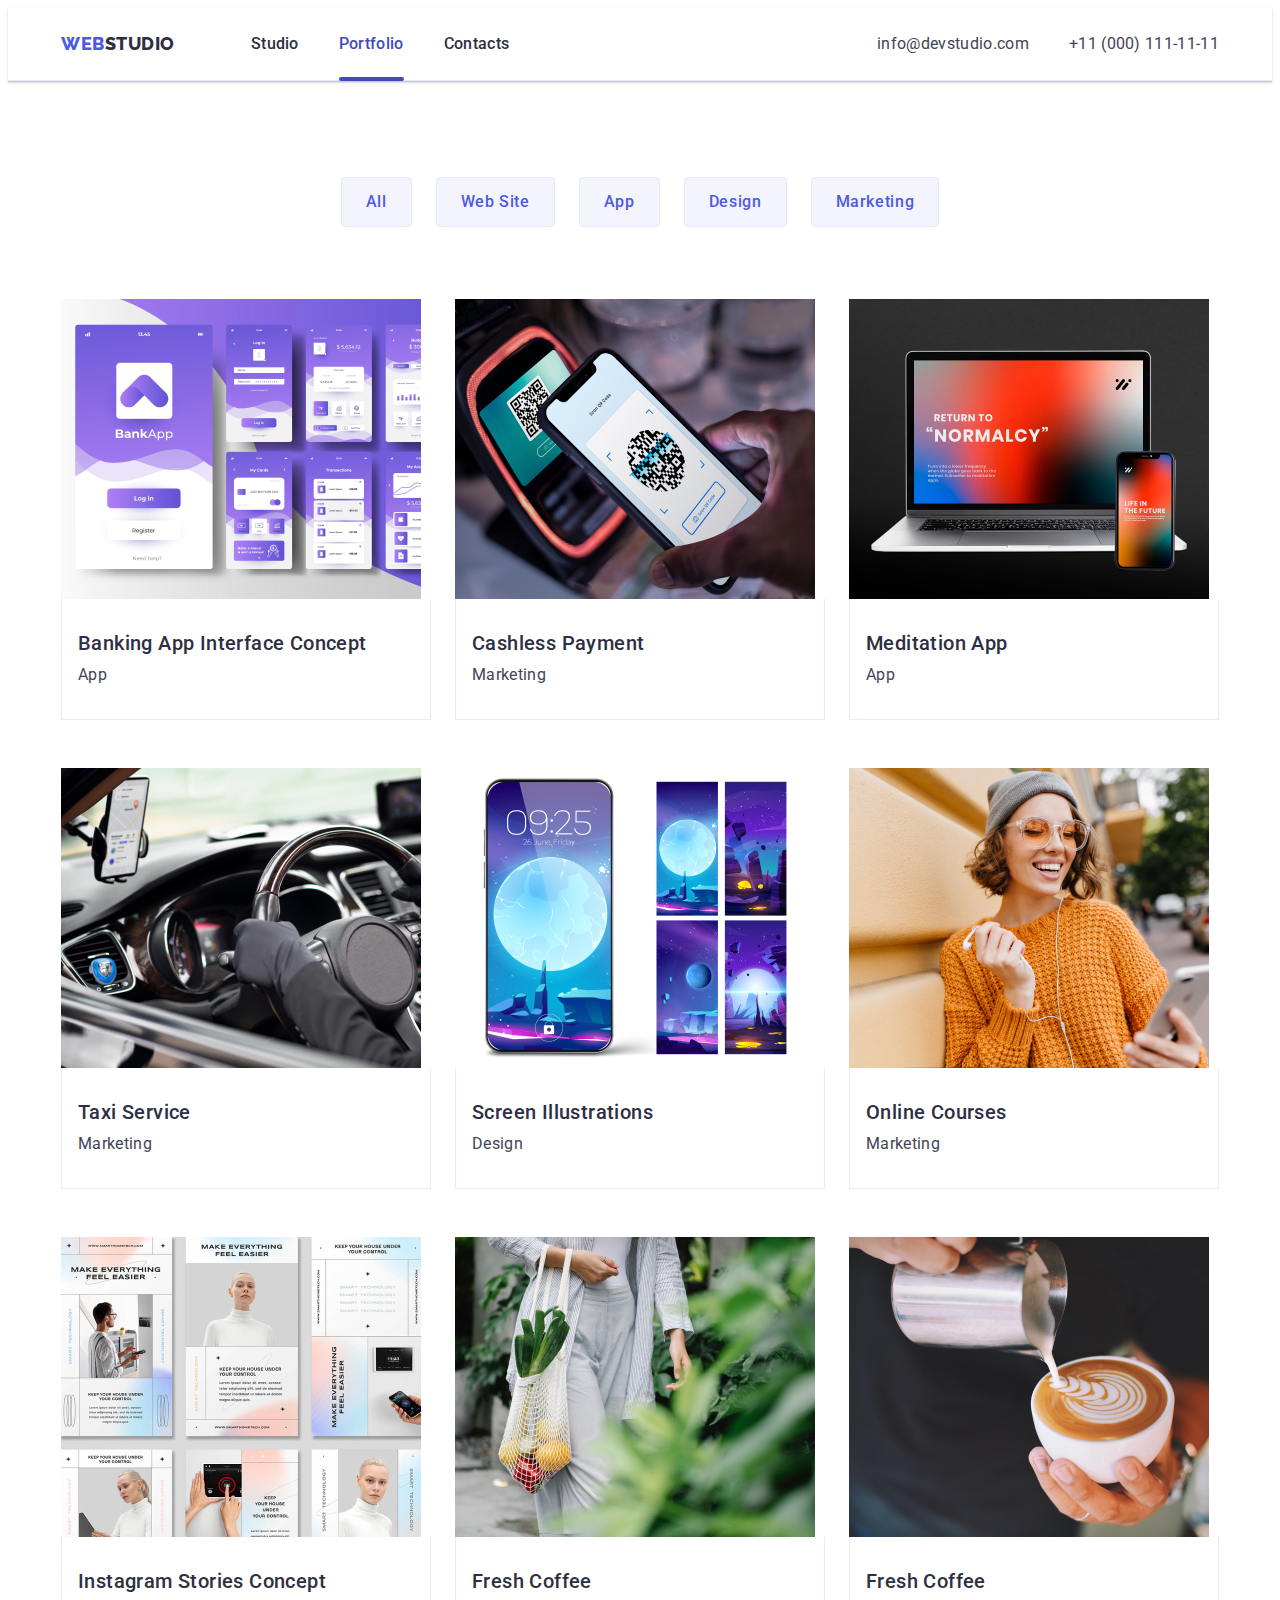
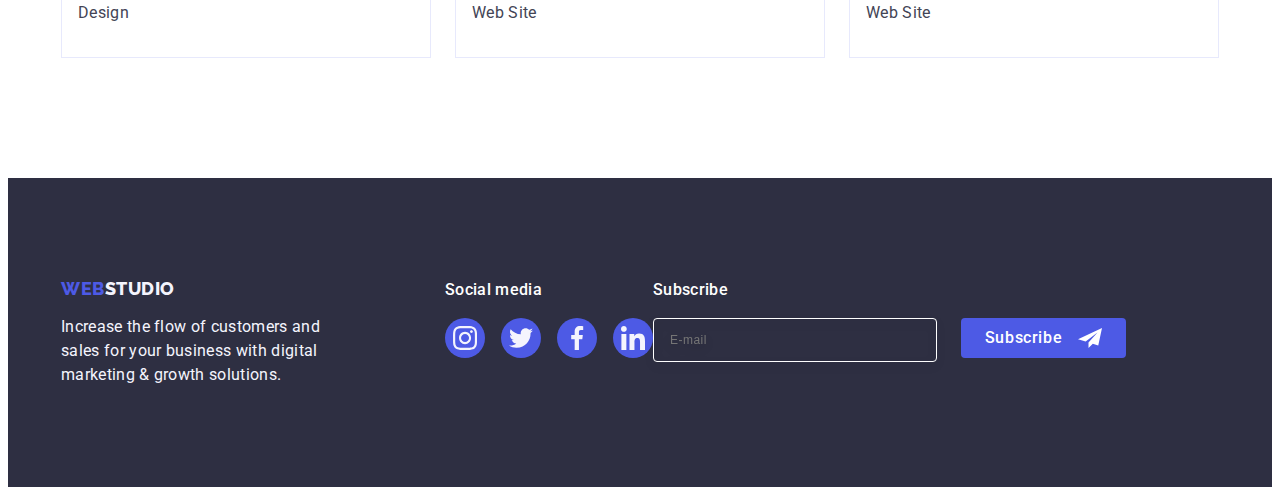
==== portfolio.html @ 5521a6b3 "footer" ====
<!DOCTYPE html>
<html lang="en">


<head>
    <meta charset="UTF-8" />
    <meta name="viewport" content="width=device-width, initial-scale=1.0" />

    <link rel="preconnect" href="https://fonts.googleapis.com" />
    <link rel="preconnect" href="https://fonts.gstatic.com" crossorigin />
    <link
        href="https://fonts.googleapis.com/css2?family=Raleway:wght@800&family=Roboto:wght@400;500;700;900&display=swap"
        rel="stylesheet" />
    <title>Portfolio</title>
    <link rel="stylesheet" href="https://cdnjs.cloudflare.com/ajax/libs/modern-normalize/2.0.0/modern-normalize.min.css"
        integrity="sha512-4xo8blKMVCiXpTaLzQSLSw3KFOVPWhm/TRtuPVc4WG6kUgjH6J03IBuG7JZPkcWMxJ5huwaBpOpnwYElP/m6wg=="
        crossorigin="anonymous" referrerpolicy="no-referrer" />
    <link rel="stylesheet" href="./css/style.css" />
</head>

<body>
    <header class="header">
        <div class="header-div container">
            <nav class="web-studio">
                <!-- Top Line  -->
                <a class="link nav-logo-header" href="./index.html">
                    Web<span class="web-studio-nav">Studio</span></a>



                <ul class="list nav-list">
                    <li><a class="link nav-studio" href="./index.html">Studio</a></li>
                    <li><a class="link nav-studio current" href="./portfolio.html">Portfolio</a></li>
                    <li><a class="link nav-studio" href="">Contacts</a></li>
                </ul>

            </nav>
            <!-- Top Line adressa info  -->
            <address class="address">
                <ul class="list address-lnfo-list">
                    <li><a class="link address-info" href="mailto:info@devstudio.com">info@devstudio.com</a></li>
                    <li><a class="link address-info" href="tel:+110001111111">+11 (000) 111-11-11</a></li>
                </ul>

            </address>
        </div>
    </header>

    <!--Main-->
    <main>

        <!-- Section Main-->

        <section class="main-section">
            <div class="container">
                <h1 class="list-filter-h1 visually-hidden">Portfolio</h1>
                <ul class="list list-main">

                    <li><button class="button-all" type="button">All</button></li>
                    <li><button class="button-all" type="button">Web Site</button></li>
                    <li><button class="button-all" type="button">App</button></li>
                    <li><button class="button-all" type="button">Design</button></li>
                    <li><button class="button-all" type="button">Marketing</button></li>

                </ul>

                <ul class="list list-main-filter">
                    <li class="list-filter-portfolio">
                        <a class="link link-card" href="">
                            <div class="image">
                                <img src="./images/Portfolio/row1-card1.jpg" width="360" alt="AppInterface">
                                <p class="text-image">
                                    14 Stylish and User-Friendly App Design Concepts · Task Manager App · Calorie
                                    Tracker App · Exotic Fruit Ecommerce App · Cloud Storage App
                                </p>
                            </div>
                            <div class="div-list-portfolio">
                                <h2 class="portfolio-h">
                                    Banking App Interface Concept
                                </h2>
                                <p class="portfolio-p">
                                    App
                                </p>
                            </div>
                        </a>
                    </li>

                    <li class="list-filter-portfolio">
                        <a class="link link-card" href="">
                            <div class="image">
                                <img src="./images/Portfolio/row1-card2.jpg" width="360" alt="CahslessPayment">
                                <p class="text-image">
                                    14 Stylish and User-Friendly App Design Concepts · Task Manager App · Calorie
                                    Tracker App · Exotic Fruit Ecommerce App · Cloud Storage App
                                </p>
                            </div>
                            <div class="div-list-portfolio">
                                <h2 class="portfolio-h">
                                    Cashless Payment
                                </h2>
                                <p class="portfolio-p">
                                    Marketing
                                </p>
                            </div>
                        </a>
                    </li>


                    <li class="list-filter-portfolio">
                        <a class="link link-card" href="">
                            <div class="image">
                                <img src="./images/Portfolio/row1-card3.jpg" width="360" alt="Medition App">
                                <p class="text-image">
                                    14 Stylish and User-Friendly App Design Concepts · Task Manager App · Calorie
                                    Tracker App · Exotic Fruit Ecommerce App · Cloud Storage App
                                </p>
                            </div>
                            <div class="div-list-portfolio">
                                <h2 class="portfolio-h">
                                    Meditation App
                                </h2>
                                <p class="portfolio-p">
                                    App
                                </p>
                            </div>
                        </a>
                    </li>


                    <li class="list-filter-portfolio">
                        <a class="link link-card" href="">
                            <div class="image">
                                <img src="./images/Portfolio/row2-card1.jpg" width="360" alt="Texi Service">
                                <p class="text-image">
                                    14 Stylish and User-Friendly App Design Concepts · Task Manager App · Calorie
                                    Tracker App · Exotic Fruit Ecommerce App · Cloud Storage App
                                </p>
                            </div>
                            <div class="div-list-portfolio">
                                <h2 class="portfolio-h">
                                    Taxi Service
                                </h2>
                                <p class="portfolio-p">
                                    Marketing
                                </p>
                            </div>
                        </a>
                    </li>


                    <li class="list-filter-portfolio">
                        <a class="link link-card" href="">
                            <div class="image">
                                <img src="./images/Portfolio/row2-card2.jpg" width="360" alt="Screen Illustrations">
                                <p class="text-image">
                                    14 Stylish and User-Friendly App Design Concepts · Task Manager App · Calorie
                                    Tracker App · Exotic Fruit Ecommerce App · Cloud Storage App
                                </p>
                            </div>
                            <div class="div-list-portfolio">
                                <h2 class="portfolio-h">
                                    Screen Illustrations
                                </h2>
                                <p class="portfolio-p">
                                    Design
                                </p>
                            </div>
                        </a>
                    </li>


                    <li class="list-filter-portfolio">
                        <a class="link link-card" href="">
                            <div class="image">
                                <img src="./images/Portfolio/row2-card3.jpg" width="360" alt="Online Courses">
                                <p class="text-image">
                                    14 Stylish and User-Friendly App Design Concepts · Task Manager App · Calorie
                                    Tracker App · Exotic Fruit Ecommerce App · Cloud Storage App
                                </p>
                            </div>
                            <div class="div-list-portfolio">
                                <h2 class="portfolio-h">
                                    Online Courses
                                </h2>
                                <p class="portfolio-p">
                                    Marketing
                                </p>
                            </div>
                        </a>
                    </li>


                    <li class="list-filter-portfolio">
                        <a class="link link-card" href="">
                            <div class="image">
                                <img src="./images/Portfolio/row3-card1.jpg" width="360"
                                    alt="Instagram Stories Concept">

                                <p class="text-image">
                                    14 Stylish and User-Friendly App Design Concepts · Task Manager App · Calorie
                                    Tracker App · Exotic Fruit Ecommerce App · Cloud Storage App
                                </p>
                            </div>
                            <div class="div-list-portfolio">
                                <h2 class="portfolio-h">
                                    Instagram Stories Concept
                                </h2>
                                <p class="portfolio-p">
                                    Design
                                </p>
                            </div>
                        </a>
                    </li>

                    <li class="list-filter-portfolio">
                        <a class="link link-card" href="">
                            <div class="image">
                                <img src="./images/Portfolio/row3-card2.jpg" width="360" alt="Organic Food">

                                <p class="text-image">
                                    14 Stylish and User-Friendly App Design Concepts · Task Manager App · Calorie
                                    Tracker App · Exotic Fruit Ecommerce App · Cloud Storage App
                                </p>

                            </div>
                            <div class="div-list-portfolio">
                                <h2 class="portfolio-h">
                                    Fresh Coffee
                                </h2>
                                <p class="portfolio-p">
                                    Web Site
                                </p>
                            </div>
                        </a>
                    </li>


                    <li class="list-filter-portfolio">
                        <a class="link link-card" href="">
                            <div class="image">
                                <img src="./images/Portfolio/row3-card3.jpg" width="360" alt="Fresh Coffee">

                                <p class="text-image">
                                    14 Stylish and User-Friendly App Design Concepts · Task Manager App · Calorie
                                    Tracker App · Exotic Fruit Ecommerce App · Cloud Storage App
                                </p>

                            </div>
                            <div class="div-list-portfolio">
                                <h2 class="portfolio-h">
                                    Fresh Coffee
                                </h2>
                                <p class="portfolio-p">
                                    Web Site
                                </p>
                            </div>
                        </a>
                    </li>
                </ul>
            </div>
        </section>
    </main>

    <!--Footer-->
    <footer class="footer">
        <div class="container footer-content">


            <div class="footer-logo">

                <a class="link nav-logo mar" href="./index.html">WEB<span
                        class="web-studio-nav color-logo-header">Studio</span></a>
                <p class="footer-poragrof">
                    Increase the flow of customers and sales for your business with digital
                    marketing & growth solutions.
                </p>


            </div>
            <div class="footer-titlefooter-list-media">
                <p class="footer-title">Social media</p>
                <ul class="list footer-list">
                    <li class="footer-item"><a class="footer-link-one" href=""><svg class="footer-icon-one" width="24"
                                height="24">
                                <use href="./images/icons.svg#icon-instagram-2"></use>
                            </svg></a></li>

                    <li class="footer-item"><a class="footer-link-one" href=""><svg class="footer-icon-one" width="24"
                                height="24">
                                <use href="./images/icons.svg#icon-twitter-1"></use>
                            </svg></a></li>
                    <li class="footer-item"><a class="footer-link-one" href=""><svg class="footer-icon-one" width="24"
                                height="24">
                                <use href="./images/icons.svg#icon-facebook-1"></use>
                            </svg></a></li>
                    <li class="footer-item"><a class="footer-link-one" href=""><svg class="footer-icon-one" width="24"
                                height="24">
                                <use href="./images/icons.svg#icon-linkedin-1"></use>
                            </svg></a></li>
                </ul>

            </div>
            <div class="box">
                <p class="box-component1">Subscribe</p>
                <form class="bg">
                    <label class="bg-text">

                        <input class="bg-email" type="email" name="input-email" placeholder="E-mail" />
                    </label>
                    <button class="bg-button" type="submit">Subscribe<svg class="bg-icons" width="24" height="24">
                            <use href="./images/icons.svg#icon-Frame-3"></use>
                        </svg></button>
                </form>

            </div>
        </div>


    </footer>



    <script src="./js/modal.js"></script>
</body>

</html>
---- css/style.css ----
body {
  font-family: "Roboto", sans-serif;
  color: var(--color-6);
  background-color: var(--color-4);
}

:root {
  --color-1: #4d5ae5;
  --color-2: #2e2f42;
  --color-3: #404bbf;
  --color-4: #ffffff;
  --color-5: #f4f4fd;
  --color-6: #434455;
  --color-7: #e7e9fc;
  --color-8: #8e8f99;
}

img {
  display: block;
}

h1,
h2,
h3,
p {
  margin: 0;
}
ul {
  margin: 0;
  padding-left: 0;
}

.container {
  width: 1158px;
  margin: 0 auto;
  padding-left: 15px;
  padding-right: 15px;
}

.visually-hidden {
  position: absolute;
  width: 1px;
  height: 1px;
  margin: -1px;
  border: 0;
  padding: 0;
  white-space: nowrap;
  clip-path: inset(100%);
  clip: rect(0 0 0 0);
  overflow: hidden;
}

/* header */
.web-studio {
  display: flex;
  align-items: center;
}

.nav-list {
  display: flex;
  gap: 40px;
}

/* Logo */
.nav-logo {
  font-family: "Raleway", sans-serif;
  font-weight: 800;
  font-size: 18px;
  line-height: 1.17;
  letter-spacing: 0.03em;
  text-transform: uppercase;
  color: var(--color-1);

  display: inline-block;

  margin-bottom: 16px;
}

.web-studio-nav {
  color: var(--color-2);
}

.link-card:hover p,
.link-card:focus p {
  transform: translateY(0%);
}

.nav-logo-header {
  font-family: "Raleway", sans-serif;
  font-weight: 800;
  font-size: 18px;
  line-height: 1.17;
  letter-spacing: 0.03em;
  text-transform: uppercase;
  color: var(--color-1);
  margin-right: 76px;
  display: inline-block;
}

.link {
  text-decoration: none;
}

.link-card {
  display: block;
  transition: box-shadow 250ms cubic-bezier(0.4, 0, 0.2, 1);
}

.link-card:hover,
.link-card:focus {
  box-shadow: 0px 1px 6px rgba(46, 47, 66, 0.08),
    0px 1px 1px rgba(46, 47, 66, 0.16), 0px 2px 1px rgba(46, 47, 66, 0.08);
}

.image {
  position: relative;
  overflow: hidden;
}
.text-image {
  position: absolute;
  top: 0;
  font-size: 16px;
  line-height: 1.5;
  letter-spacing: 0.02em;
  color: var(--color-5);
  padding: 40px 32px;
  background-color: #4d5ae5;
  height: 100%;
  width: 100%;
  transform: translateY(100%);
  transition: transform 250ms cubic-bezier(0.4, 0, 0.2, 1);
}
.list {
  list-style: none;
}

.list-main {
  display: flex;
  justify-content: center;
  margin-bottom: 72px;
  gap: 24px;
}

.list-one {
  width: calc((100% - 3 * 24px) / 4);
}

.nav-studio {
  font-weight: 500;
  font-size: 16px;
  line-height: 1.5;
  letter-spacing: 0.02em;
  color: var(--color-2);
  padding-top: 24px;
  padding-bottom: 24px;
  display: block;
  position: relative;
  transition: color 250ms cubic-bezier(0.4, 0, 0.2, 1);
}
.current {
  color: #404bbf;
}
.nav-studio.current:after {
  content: "";
  position: absolute;
  left: 0;
  bottom: -1px;
  height: 4px;
  background-color: #404bbf;

  border-radius: 2px;
  transition: color 250ms cubic-bezier(0.4, 0, 0.2, 1);
  width: 100%;
}

.nav-studio:hover,
.nav-studio:focus {
  color: var(--color-3);
}

/* Top Line adressa info  */
.address {
  font-family: "Roboto";
  font-size: 16px;
  font-style: normal;
  font-weight: 400;
  letter-spacing: 0.32px;
  margin-left: auto;
  margin-bottom: 24px;
  margin-top: 24px;
}

.address-info {
  font-size: 16px;
  line-height: 1.5;
  letter-spacing: 0.02em;
  color: var(--color-6);
  transition: color 250ms cubic-bezier(0.4, 0, 0.2, 1);
}

.address-lnfo-list {
  display: flex;
  gap: 40px;
}

.address-info:hover,
.address-info:focus {
  color: var(--color-3);
}

/* Section 1  */
.filter {
  background-color: var(--color-2);
}

.list-filter-h1 {
  font-size: 56px;
  line-height: 1.07;
  text-align: center;
  letter-spacing: 0.02em;
  color: var(--color-4);
}

.button-all {
  font-family: "Roboto", sans-serif;
  font-weight: 500;
  font-size: 16px;
  line-height: 1.5;
  letter-spacing: 0.04em;
  color: var(--color-1);
  background-color: var(--color-5);
  padding: 12px 24px;
  border: 1px solid var(--color-7);
  border-radius: 4px;
  transition: color 250ms cubic-bezier(0.4, 0, 0.2, 1),
    background-color 250ms cubic-bezier(0.4, 0, 0.2, 1),
    border-color 250ms cubic-bezier(0.4, 0, 0.2, 1),
    box-shadow 250ms cubic-bezier(0.4, 0, 0.2, 1);
}

.button-all:hover,
.button-all:focus {
  color: var(--color-4);
  background-color: var(--color-3);
  cursor: pointer;
  border: 1px solid transparent;
  box-shadow: 0px 3px 1px rgba(0, 0, 0, 0.1), 0px 2px 1px rgba(0, 0, 0, 0.08),
    0px 2px 2px rgba(0, 0, 0, 0.12);
}

.list-row1 {
  list-style: none;
}

.list-main-filter {
  display: flex;
  flex-wrap: wrap;
  column-gap: 24px;
  row-gap: 48px;
}

.portfolio-h {
  font-weight: 500;
  font-size: 20px;
  line-height: 1.2;
  letter-spacing: 0.02em;
  color: var(--color-2);
  margin-bottom: 8px;
}

.list-filter-portfolio {
  width: calc((100% - 48px) / 3);
}
.div-list-portfolio {
  padding: 32px 16px;
  border: 1px solid var(--color-7);
  border-top: none;
}

.portfolio-p {
  font-size: 16px;
  line-height: 1.5;
  letter-spacing: 0.02em;
  color: var(--color-6);
}

/*  Footer  */
.footer {
  background-color: var(--color-2);
  padding-top: 100px;
  padding-bottom: 100px;
}

.color-logo-header {
  color: var(--color-5);
}

.footer-poragrof {
  line-height: 1.5;
  color: var(--color-5);
  letter-spacing: 0.02em;
  max-width: 264px;
}

.section-one {
  background-color: var(--color-2);
  padding-top: 188px;
  padding-bottom: 188px;
  background-image: url("../images/fon_hero.jpg");
  background-repeat: no-repeat;
  background-size: cover;
  background-image: linear-gradient(
      rgba(46, 47, 66, 0.7),
      rgba(46, 47, 66, 0.7)
    ),
    url(../images/fon_hero.jpg);
  max-width: 1440px;
  background-position: center;
  margin: auto;
}

.section-one-h {
  font-size: 56px;
  line-height: 1.07;
  text-align: center;
  letter-spacing: 0.02em;
  color: var(--color-4);
  max-width: 496px;
  display: block;
  margin-left: auto;
  margin-right: auto;
  margin-bottom: 48px;
}

.button-section-one {
  background-color: var(--color-1);
  font-family: "Roboto", sans-serif;
  font-weight: 500;
  font-size: 16px;
  line-height: 1.5;
  letter-spacing: 0.04em;
  color: var(--color-4);
  cursor: pointer;
  display: block;
  min-width: 169px;
  height: 56px;
  border: none;
  background-color: #4d5ae5;
  border-radius: 4px;
  margin-left: auto;
  margin-right: auto;
  transition: background-color 250ms cubic-bezier(0.4, 0, 0.2, 1);
  box-shadow: 0px 1px 1px rgba(0, 0, 0, 0.14), 0px 1px 3px rgba(0, 0, 0, 0.12),
    0px 2px 1px rgba(0, 0, 0, 0.2);
}

.button-section-one:hover,
.button-section-one:focus {
  background-color: var(--color-3);
}

.section-two {
  font-weight: 500;
  font-size: 20px;
  line-height: 1.2;
  letter-spacing: 0.02em;
  color: var(--color-2);
  margin-bottom: 8px;
}

.icon-section-two {
  display: flex;
  align-items: center;
  justify-content: center;
  height: 112px;
  background-color: #f4f4fd;
  border-radius: 4px;
  margin-bottom: 8px;
}
.list-section-two {
  display: flex;
  gap: 24px;
}
.section-blok-two {
  padding-top: 120px;
  padding-bottom: 120px;
}

.list-section-two-p {
  font-size: 16px;
  line-height: 1.5;
  letter-spacing: 0.02em;
  color: var(--color-6);
}

.section-three-h {
  font-size: 36px;
  line-height: 1.11;
  text-align: center;
  letter-spacing: 0.02em;
  text-transform: capitalize;
  color: var(--color-2);
  margin-bottom: 72px;
}
.name-proffesion-one {
  padding-top: 32px;
  padding-bottom: 32px;
}

.list-section-three {
  display: flex;
  gap: 24px;
}
.section-blok-three {
  padding-bottom: 120px;
}

.section-four {
  background-color: var(--color-5);
  padding-top: 120px;
  padding-bottom: 120px;
}

.team-card-one {
  display: flex;
  justify-content: center;
  gap: 24px;
  margin-top: 8px;
}
.team-card {
  width: 40px;
  height: 40px;
}

.list-team-card-one {
  width: 100%;
  height: 100%;
  background-color: #4d5ae5;
  border-radius: 50%;
  display: flex;
  align-items: center;
  justify-content: center;
  transition: background-color 250ms cubic-bezier(0.4, 0, 0.2, 1);
}

.list-team-card-one:hover,
.list-team-card-one:focus {
  background-color: #404bbf;
}

.section-list-three {
  width: calc((100% - 3 * 16px) / 3);
}

.section-four-h {
  font-size: 36px;
  line-height: 1.11;
  text-align: center;
  letter-spacing: 0.02em;
  text-transform: capitalize;
  color: var(--color-2);
  margin-bottom: 72px;
}

.list-section-four-tram {
  display: flex;
  gap: 24px;
  text-align: center;
}
.list-section-four {
  background-color: var(--color-4);
  width: calc((100% - 3 * 24px) / 4);
  border-radius: 0px 0px 4px 4px;
  box-shadow: 0px 1px 6px rgba(46, 47, 66, 0.08),
    0px 1px 1px rgba(46, 47, 66, 0.16), 0px 2px 1px rgba(46, 47, 66, 0.08);
}

.section-five {
  padding-top: 120px;
  padding-bottom: 120px;
}

.title-section-five {
  font-size: 36px;
  line-height: 1.11;
  color: var(--color-2);
  margin-bottom: 72px;
}
.list-section-five {
  display: flex;
  gap: 24px;
}
.item-section-five {
  width: calc((100% - 120px) / 6);
  height: 88px;
}

.title-five {
  color: var(--navyblue, #2e2f42);
  text-align: center;
  font-size: 36px;
  line-height: 40px;
  letter-spacing: 0.72px;
  text-transform: capitalize;
  margin-top: 130px;
  margin-bottom: 72px;
  font-family: Roboto;
}
.link-item-client {
  width: 100%;
  height: 100%;
  border: 1px solid #8e8f99;
  border-radius: 4px;
  display: flex;
  align-items: center;
  justify-content: center;
  color: var(--color-8);
  transition: border-color 250ms cubic-bezier(0.4, 0, 0.2, 1),
    color 250ms cubic-bezier(0.4, 0, 0.2, 1);
}

.link-item-client:hover,
.link-item-client:focus {
  color: #404bbf;
  border-color: #404bbf;
}

.icon-list-client {
  fill: currentColor;
}

.icon-team-card {
  fill: #f4f4fd;
}

.header {
  border-bottom: 1px solid #e7e9fc; /* нижний край header */
  box-shadow: 0px 2px 1px rgba(46, 47, 66, 0.08),
    0px 1px 1px rgba(46, 47, 66, 0.16), 0px 1px 6px rgba(46, 47, 66, 0.08);
}
.header-div {
  display: flex;
}

.main-section {
  padding-top: 96px;
  padding-bottom: 120px;
}

.footer-content {
  display: flex;
  align-items: baseline;
}

.footer-logo {
  margin-right: 120px;
}

.footer-title {
  font-weight: 500;
  font-size: 16px;
  line-height: 1.5;
  letter-spacing: 0.02em;
  color: var(--color-4);
  margin-bottom: 16px;
}
.footer-list {
  display: flex;
  gap: 16px;
}

.footer-item {
  width: 40px;
  height: 40px;
}
.footer-link-one {
  height: 100%;
  background-color: var(--color-1);
  border-radius: 50%;
  display: flex;
  align-items: center;
  justify-content: center;
  transition: background-color 250ms cubic-bezier(0.4, 0, 0.2, 1);
}

.footer-link-one:hover,
.footer-link-one:focus {
  background-color: #31d0aa;
}

.footer-icon-one {
  fill: #f4f4fd;
}

.modal {
  position: fixed;
  top: 0;
  left: 0;
  width: 100%;
  height: 100%;
  background-color: rgba(46, 47, 66, 0.4);
  transition: opacity 250ms cubic-bezier(0.4, 0, 0.2, 1),
    visibility 250ms cubic-bezier(0.4, 0, 0.2, 1);
}
.is-hidden {
  opacity: 0;
  visibility: hidden;
  pointer-events: none;
}
.modal-window {
  position: absolute;
  top: 50%;
  left: 50%;
  transform: translate(-50%, -50%) scale(1);
  width: 408px;
  min-height: 584px;
  background: #fcfcfc;
  box-shadow: 0px 1px 1px rgba(0, 0, 0, 0.14), 0px 1px 3px rgba(0, 0, 0, 0.12),
    0px 2px 1px rgba(0, 0, 0, 0.2);
  border-radius: 4px;
  transition: transform 250ms cubic-bezier(0.4, 0, 0.2, 1);
}
.button-modal {
  position: absolute;
  top: 24px;
  right: 24px;
  width: 24px;
  height: 24px;
  border-radius: 50%;
  display: flex;
  align-items: center;
  justify-content: center;
  background-color: #e7e9fc;
  border: 1px solid rgba(0, 0, 0, 0.1);
  padding: 0;
  cursor: pointer;
  transition: background-color 250ms cubic-bezier(0.4, 0, 0.2, 1),
    border 250ms cubic-bezier(0.4, 0, 0.2, 1);
}

.button-modal:hover,
.button-modal:focus {
  background-color: #404bbf;
  border: none;
}
.button-modal:hover > .modal-link-close,
.button-modal:focus > .modal-link-close {
  fill: #ffffff;
}

.modal-link-close {
  transition: fill 250ms cubic-bezier(0.4, 0, 0.2, 1);
}

/**
  |============================
  | footer
  |============================
*/

.box-component1 {
  margin-bottom: 16px;
  font-weight: 500;
  font-size: 16px;
  line-height: 1.5;
  letter-spacing: 0.02em;
  color: #ffffff;
}
.bg {
  display: flex;
  gap: 24px;
}
.bg-text {
}
.bg-email {
  width: 264px;
  height: 40px;
  border: 1px solid #ffffff;
  background-color: transparent;
  font-size: 12px;
  line-height: 1.5;
  letter-spacing: 0.04em;
  padding-left: 16px;
  filter: drop-shadow(0px 4px 4px rgba(0, 0, 0, 0.15));
  border-radius: 4px;
}
bg-emailt::placeholder {
  color: #ffffff;
}
.bg-button {
  min-width: 165px;
  height: 40px;
  display: flex;
  justify-content: center;
  align-items: center;
  font-family: "Roboto", sans-serif;
  font-size: 16px;
  font-weight: 500;
  line-height: 1.5;
  letter-spacing: 0.04em;
  color: #ffffff;
  cursor: pointer;
  background-color: #4d5ae5;
  border: none;
  border-radius: 4px;
}
.bg-icons {
  margin-left: 16px;
}
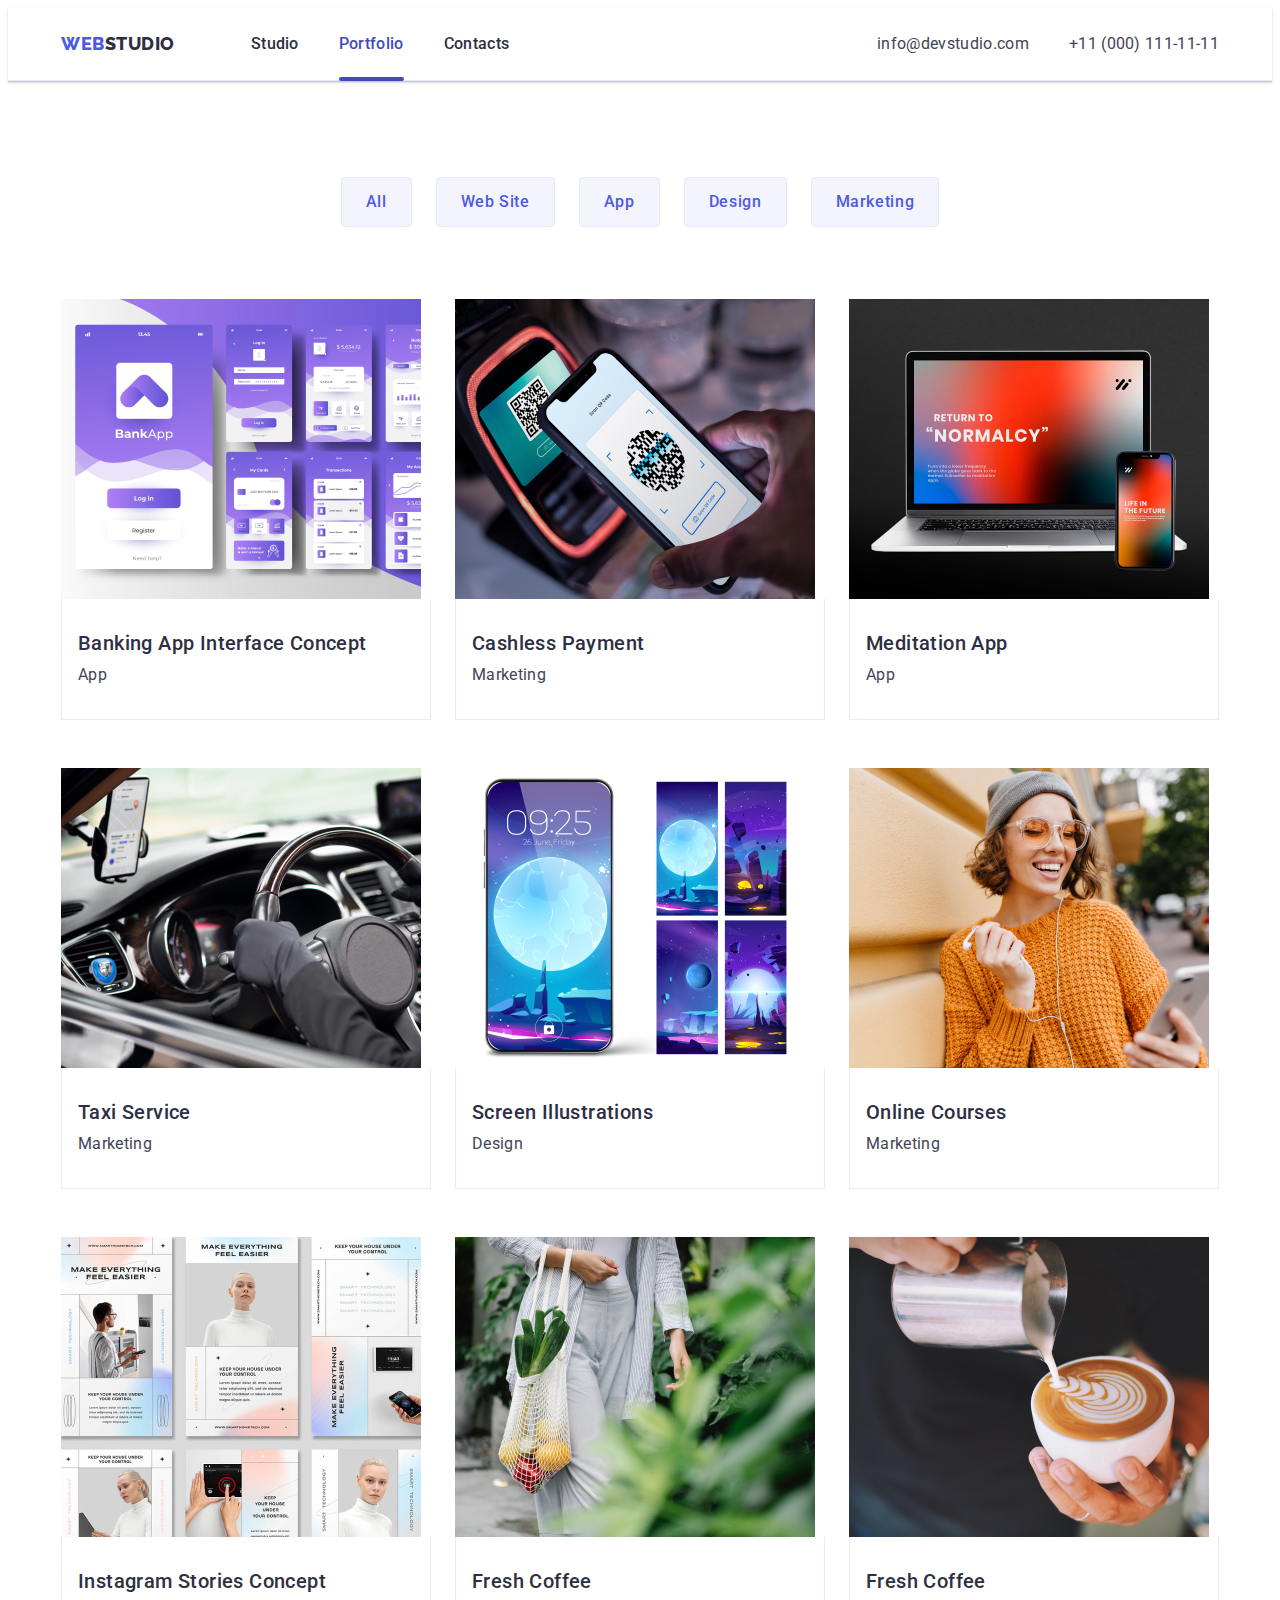
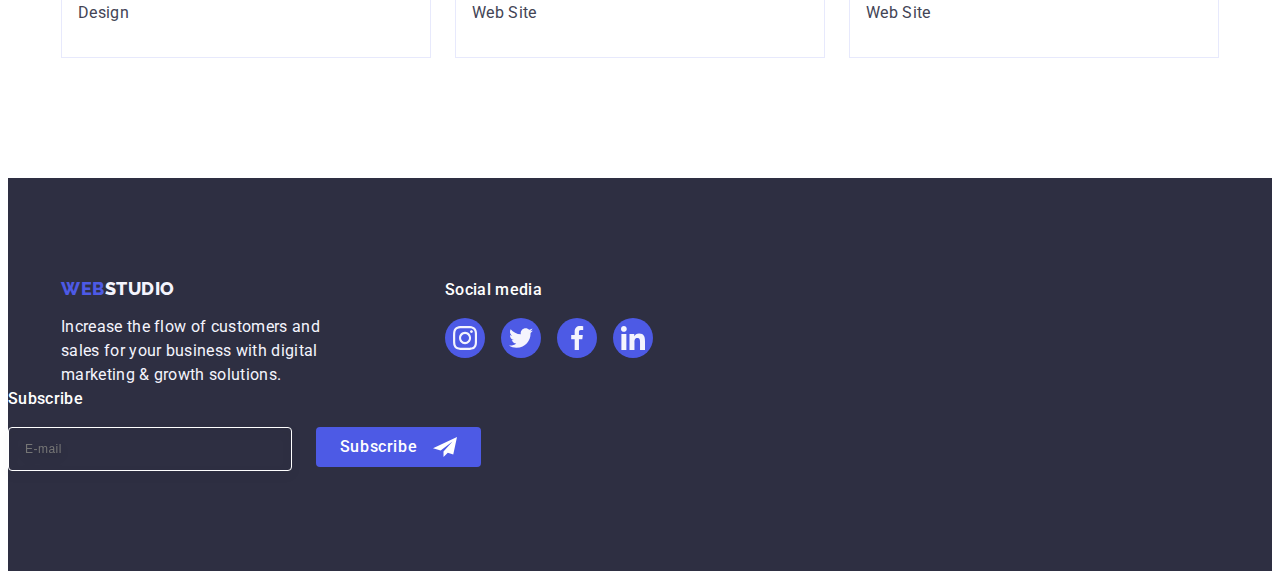
==== commit 2293ee6b: "Update portfolio.html" ====
--- a/portfolio.html
+++ b/portfolio.html
@@ -264,8 +264,6 @@
     <!--Footer-->
     <footer class="footer">
         <div class="container footer-content">
-
-
             <div class="footer-logo">
 
                 <a class="link nav-logo mar" href="./index.html">WEB<span
@@ -298,23 +296,24 @@
                                 <use href="./images/icons.svg#icon-linkedin-1"></use>
                             </svg></a></li>
                 </ul>
-
-            </div>
-            <div class="box">
-                <p class="box-component1">Subscribe</p>
-                <form class="bg">
-                    <label class="bg-text">
-
-                        <input class="bg-email" type="email" name="input-email" placeholder="E-mail" />
-                    </label>
-                    <button class="bg-button" type="submit">Subscribe<svg class="bg-icons" width="24" height="24">
-                            <use href="./images/icons.svg#icon-Frame-3"></use>
-                        </svg></button>
-                </form>
-
             </div>
         </div>
 
+        <div class="box">
+            <p class="box-component1">Subscribe</p>
+            <form class="bg">
+                <label class="bg-text">
+
+                    <input class="bg-email" type="email" name="input-email" placeholder="E-mail" />
+                </label>
+                <button class="bg-button" type="submit">Subscribe<svg class="bg-icons" width="24" height="24">
+                        <use href="./images/icons.svg#icon-Frame-3"></use>
+                    </svg></button>
+            </form>
+
+        </div>
+        
+
 
     </footer>
 
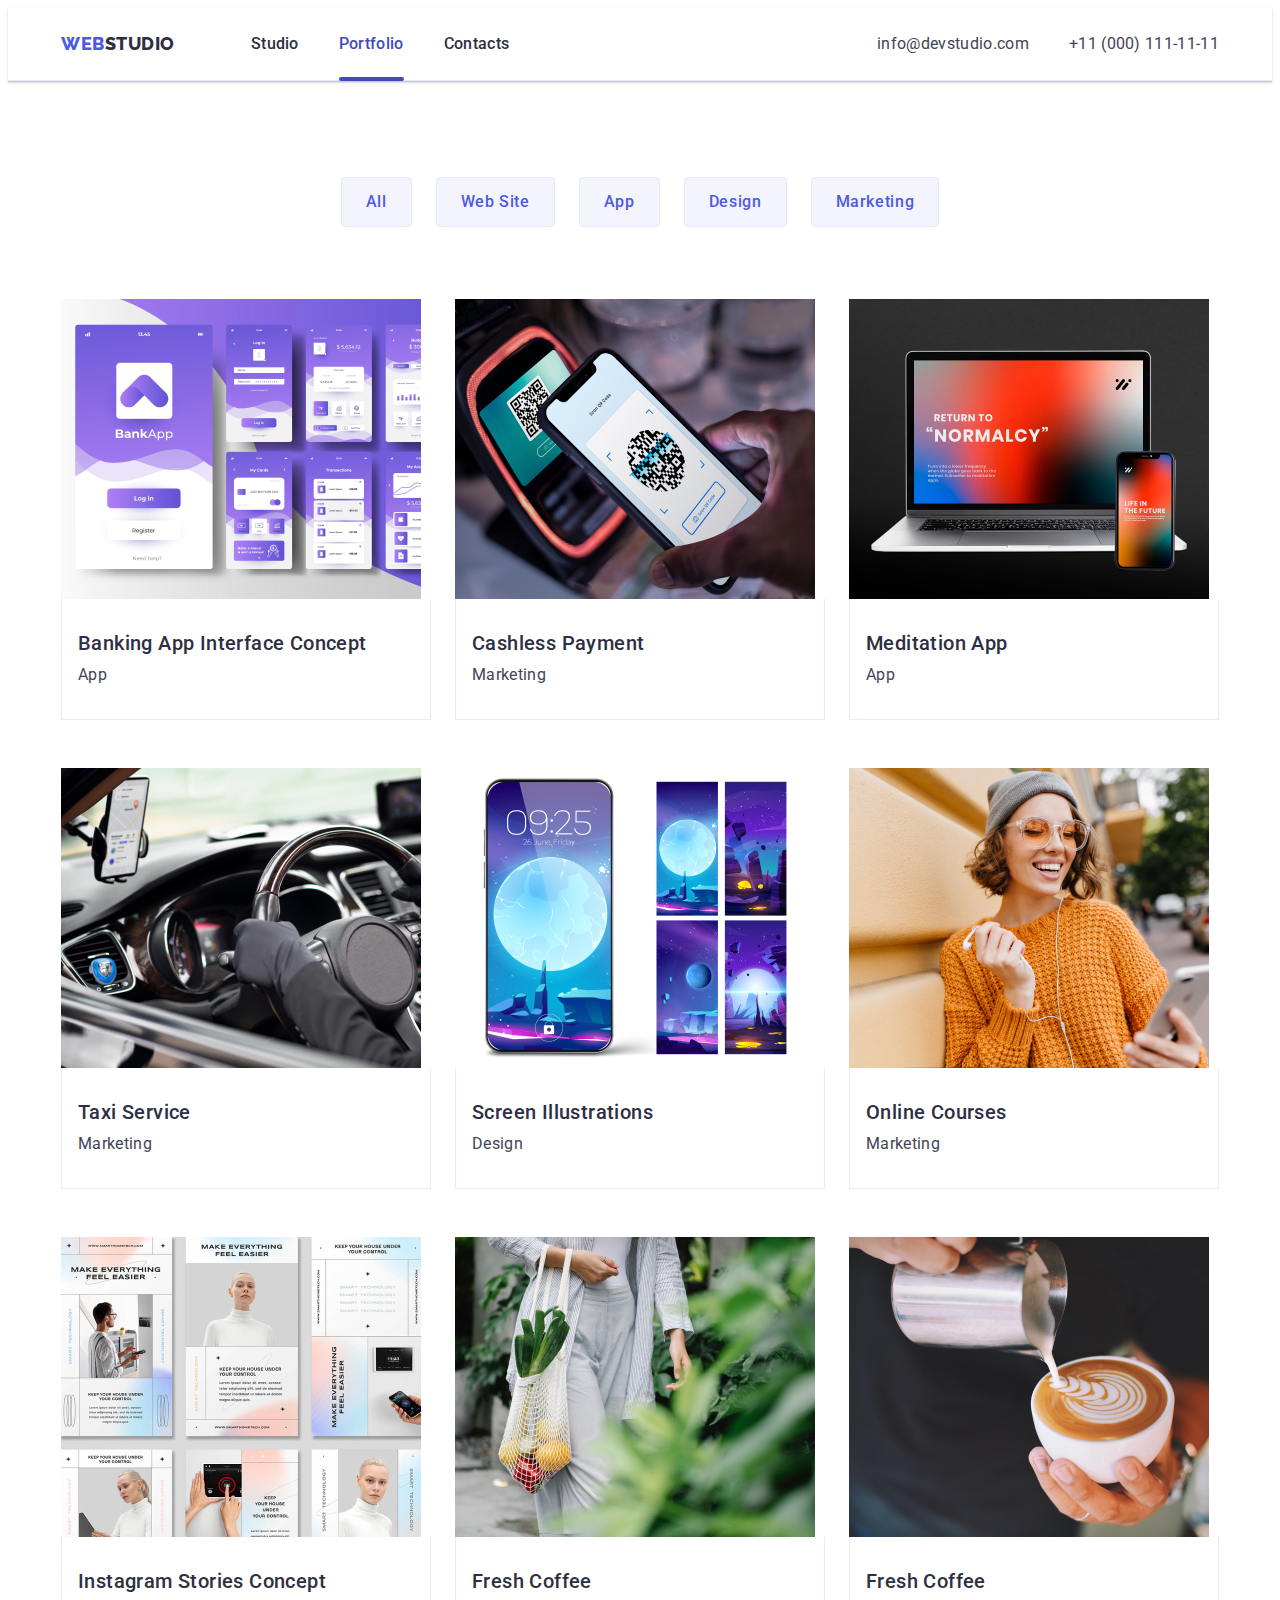
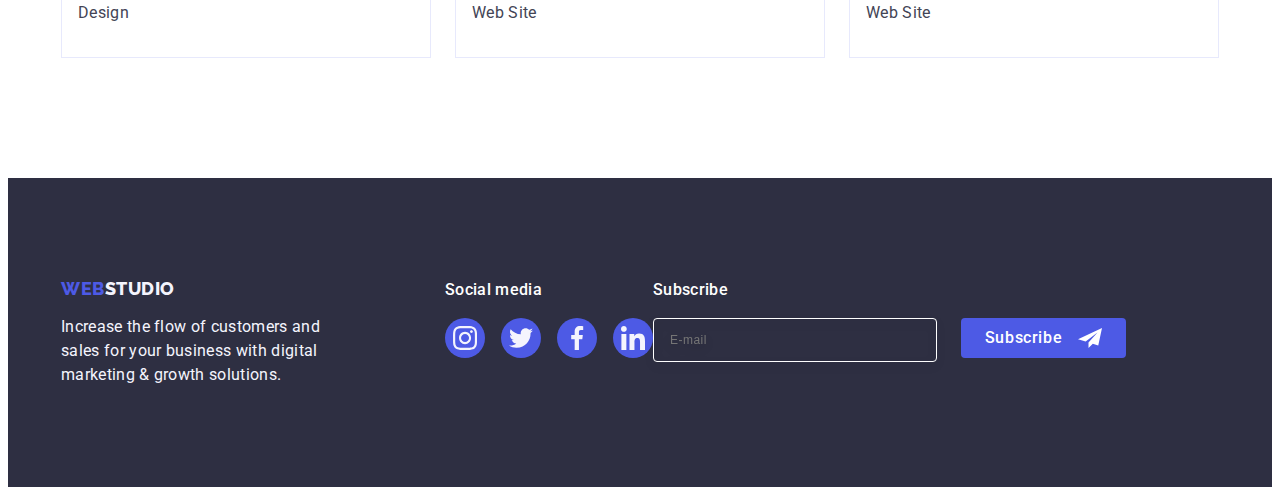
==== commit 9206c8ce: "+" ====
--- a/portfolio.html
+++ b/portfolio.html
@@ -264,6 +264,7 @@
     <!--Footer-->
     <footer class="footer">
         <div class="container footer-content">
+
             <div class="footer-logo">
 
                 <a class="link nav-logo mar" href="./index.html">WEB<span
@@ -297,8 +298,7 @@
                             </svg></a></li>
                 </ul>
             </div>
-        </div>
-
+        
         <div class="box">
             <p class="box-component1">Subscribe</p>
             <form class="bg">
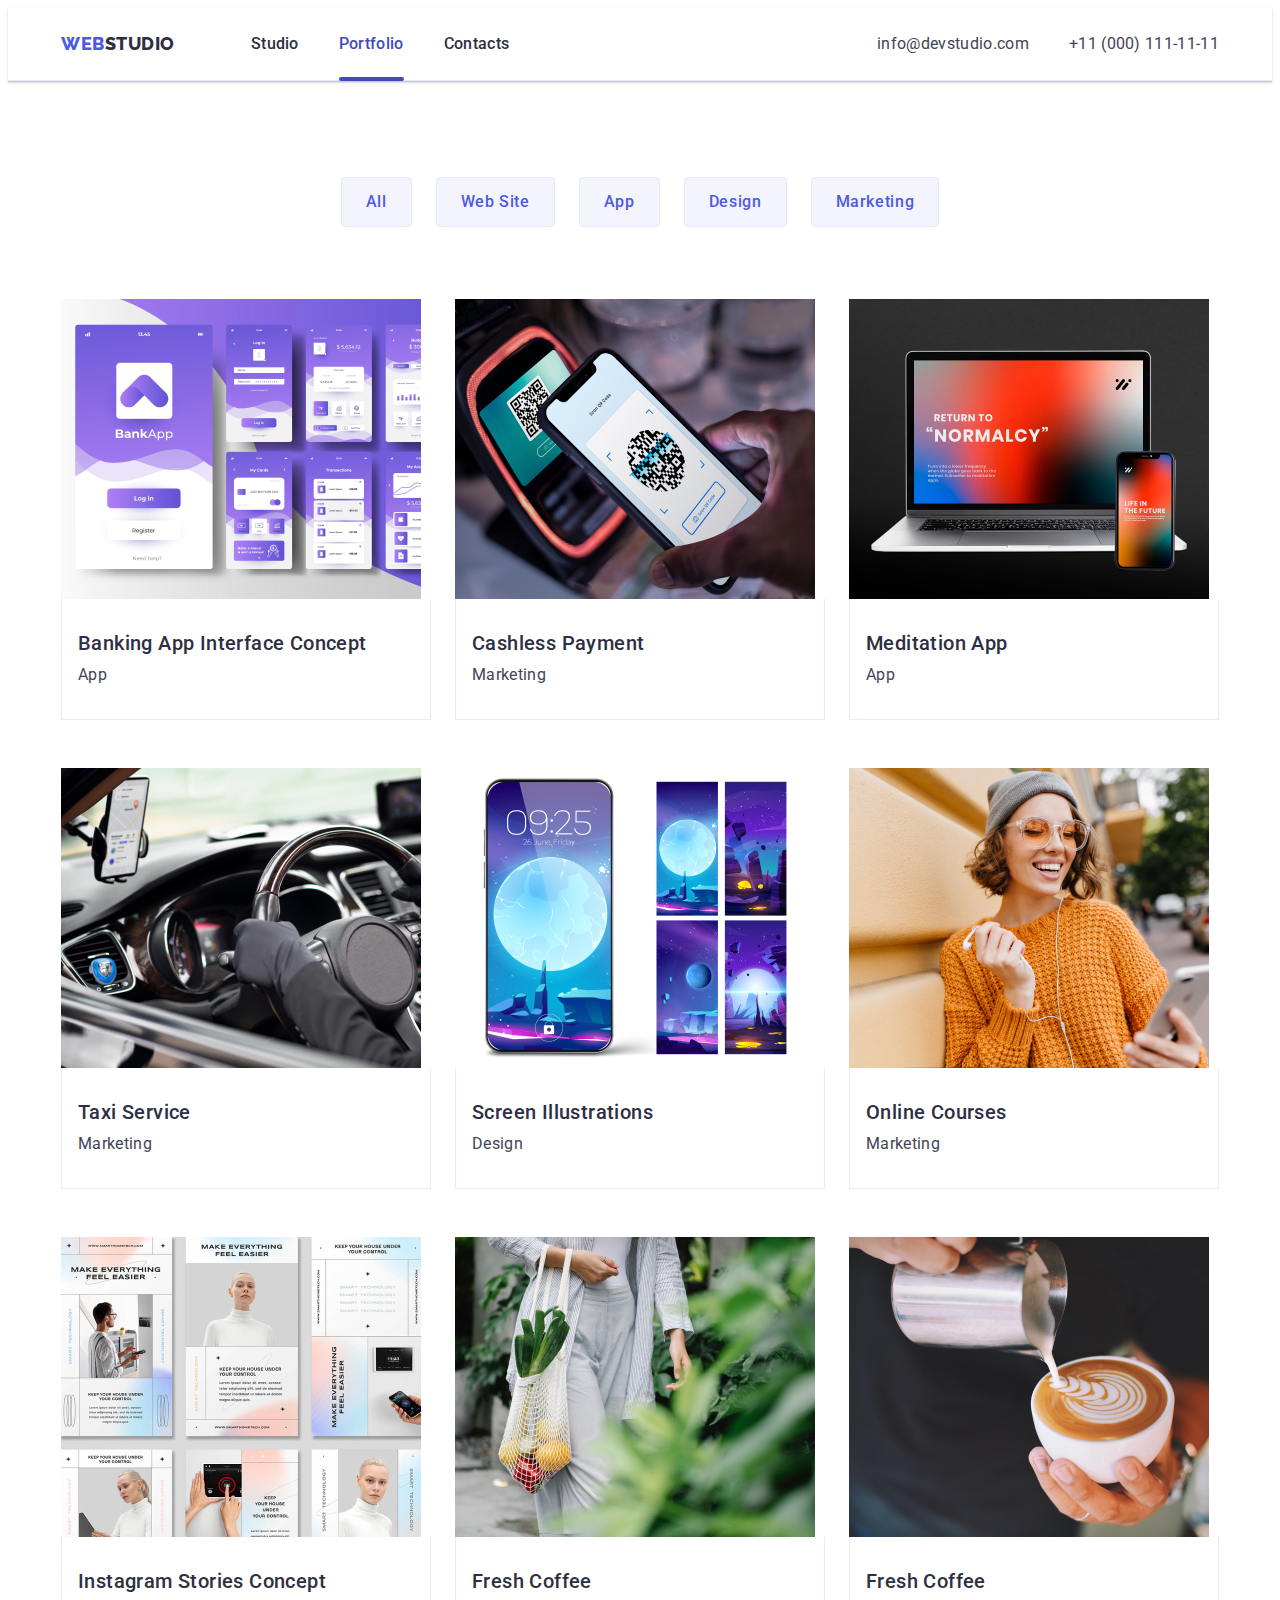
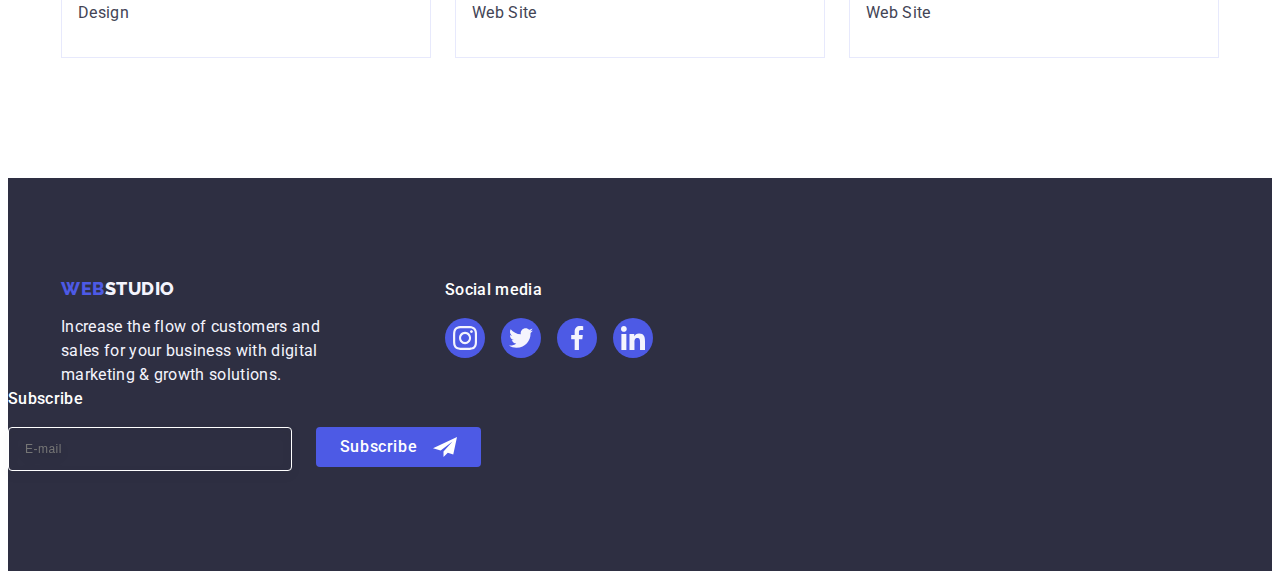
==== commit 69c7ef14: "+" ====
--- a/portfolio.html
+++ b/portfolio.html
@@ -298,6 +298,7 @@
                             </svg></a></li>
                 </ul>
             </div>
+        </div>
         
         <div class="box">
             <p class="box-component1">Subscribe</p>
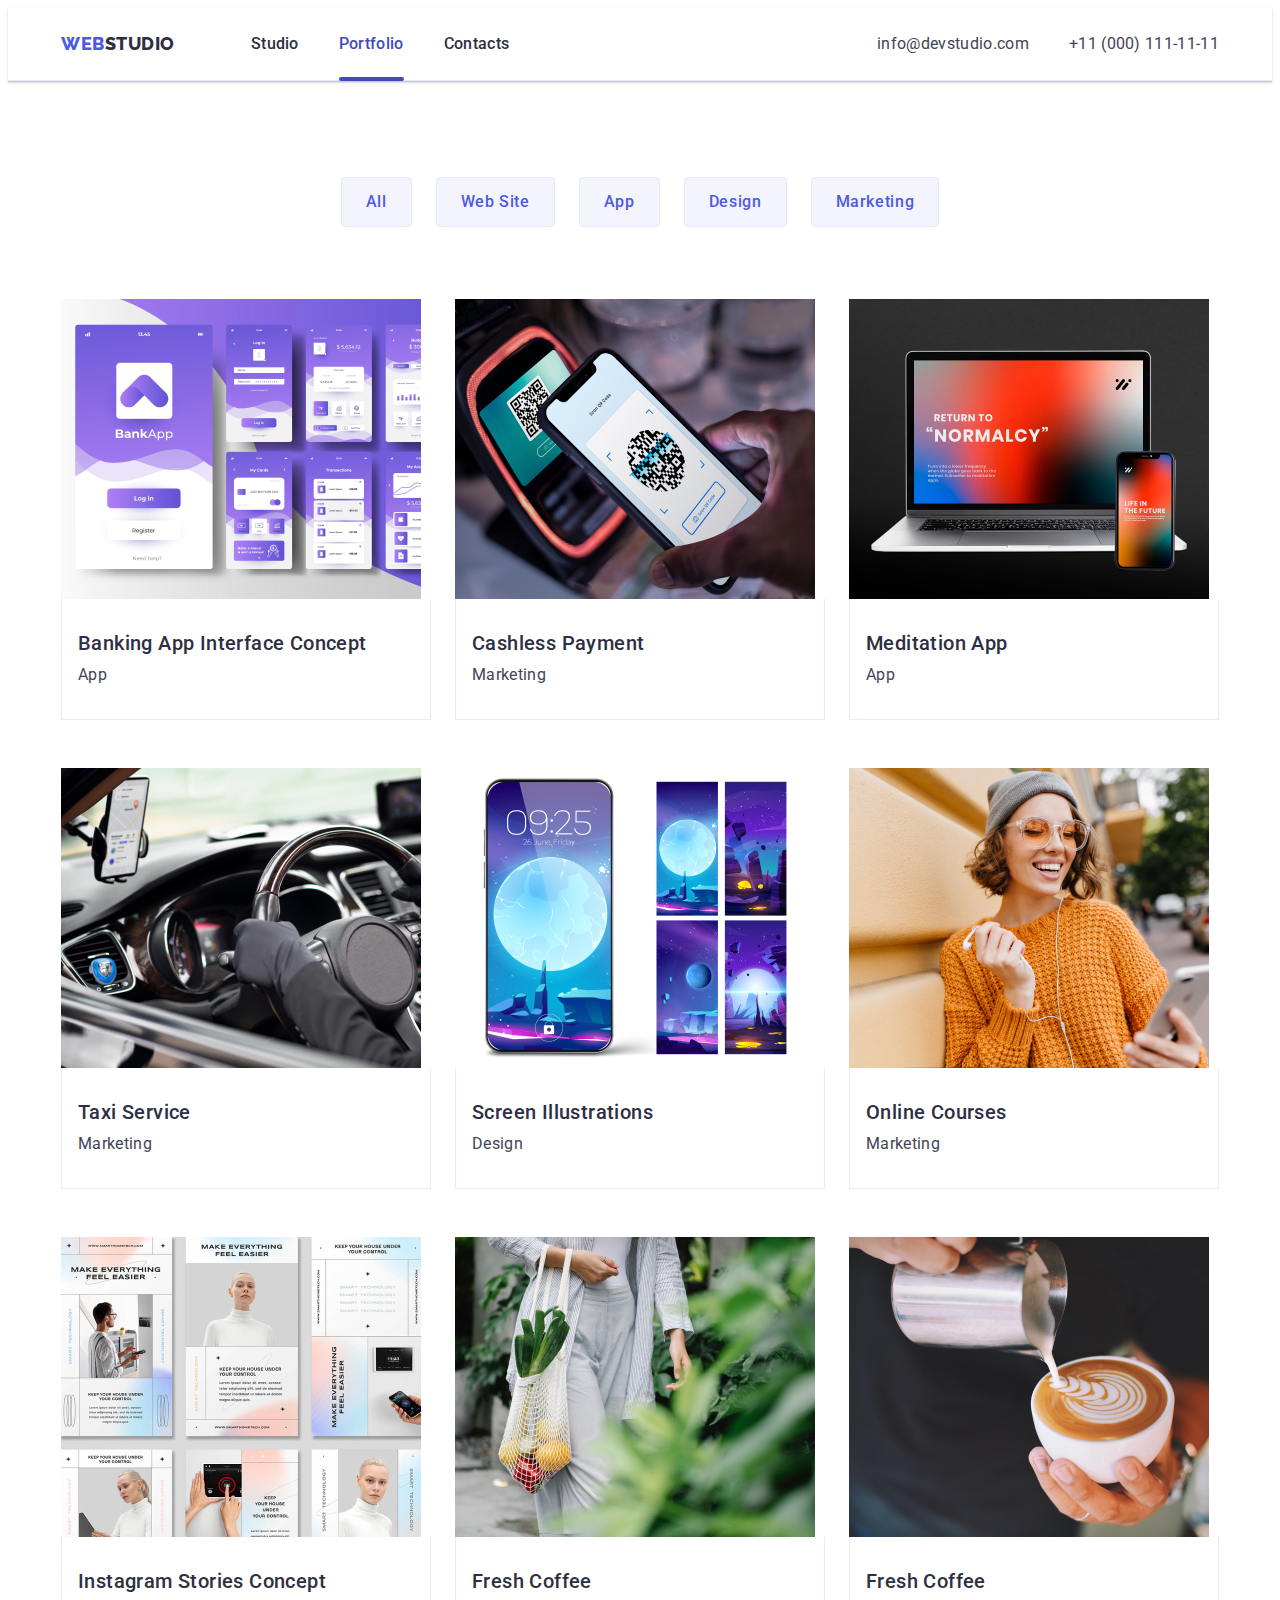
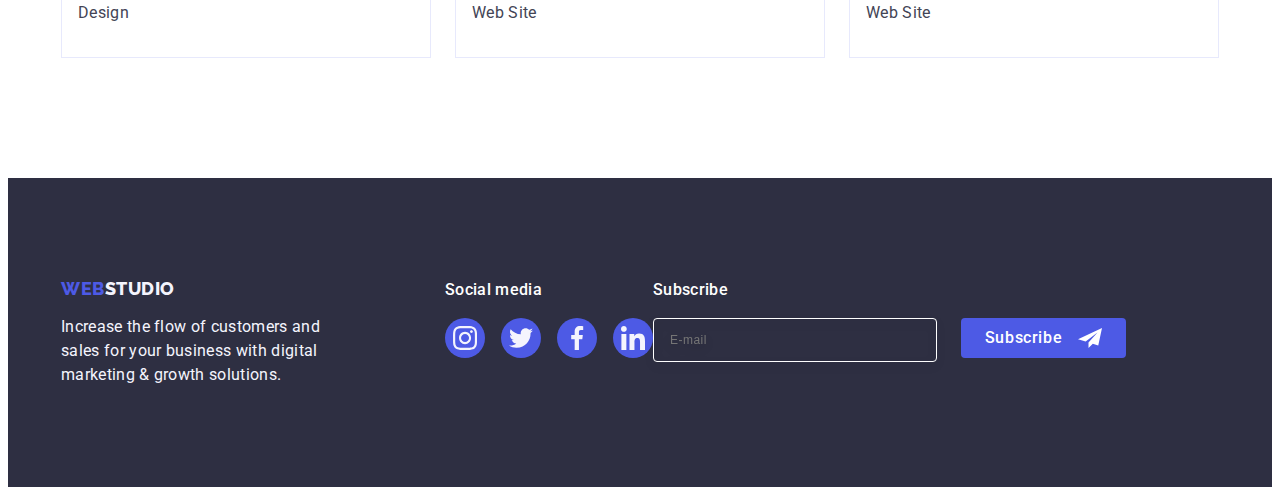
==== commit 89a2ac93: "Update portfolio.html" ====
--- a/portfolio.html
+++ b/portfolio.html
@@ -264,7 +264,6 @@
     <!--Footer-->
     <footer class="footer">
         <div class="container footer-content">
-
             <div class="footer-logo">
 
                 <a class="link nav-logo mar" href="./index.html">WEB<span
@@ -298,22 +297,21 @@
                             </svg></a></li>
                 </ul>
             </div>
+            
+            <div class="box">
+                <p class="box-component1">Subscribe</p>
+                <form class="bg">
+                    <label class="bg-text">
+
+                        <input class="bg-email" type="email" name="input-email" placeholder="E-mail" />
+                    </label>
+                    <button class="bg-button" type="submit">Subscribe<svg class="bg-icons" width="24" height="24">
+                            <use href="./images/icons.svg#icon-Frame-3"></use>
+                        </svg></button>
+                </form>
+
+            </div>
         </div>
-        
-        <div class="box">
-            <p class="box-component1">Subscribe</p>
-            <form class="bg">
-                <label class="bg-text">
-
-                    <input class="bg-email" type="email" name="input-email" placeholder="E-mail" />
-                </label>
-                <button class="bg-button" type="submit">Subscribe<svg class="bg-icons" width="24" height="24">
-                        <use href="./images/icons.svg#icon-Frame-3"></use>
-                    </svg></button>
-            </form>
-
-        </div>
-        
 
 
     </footer>
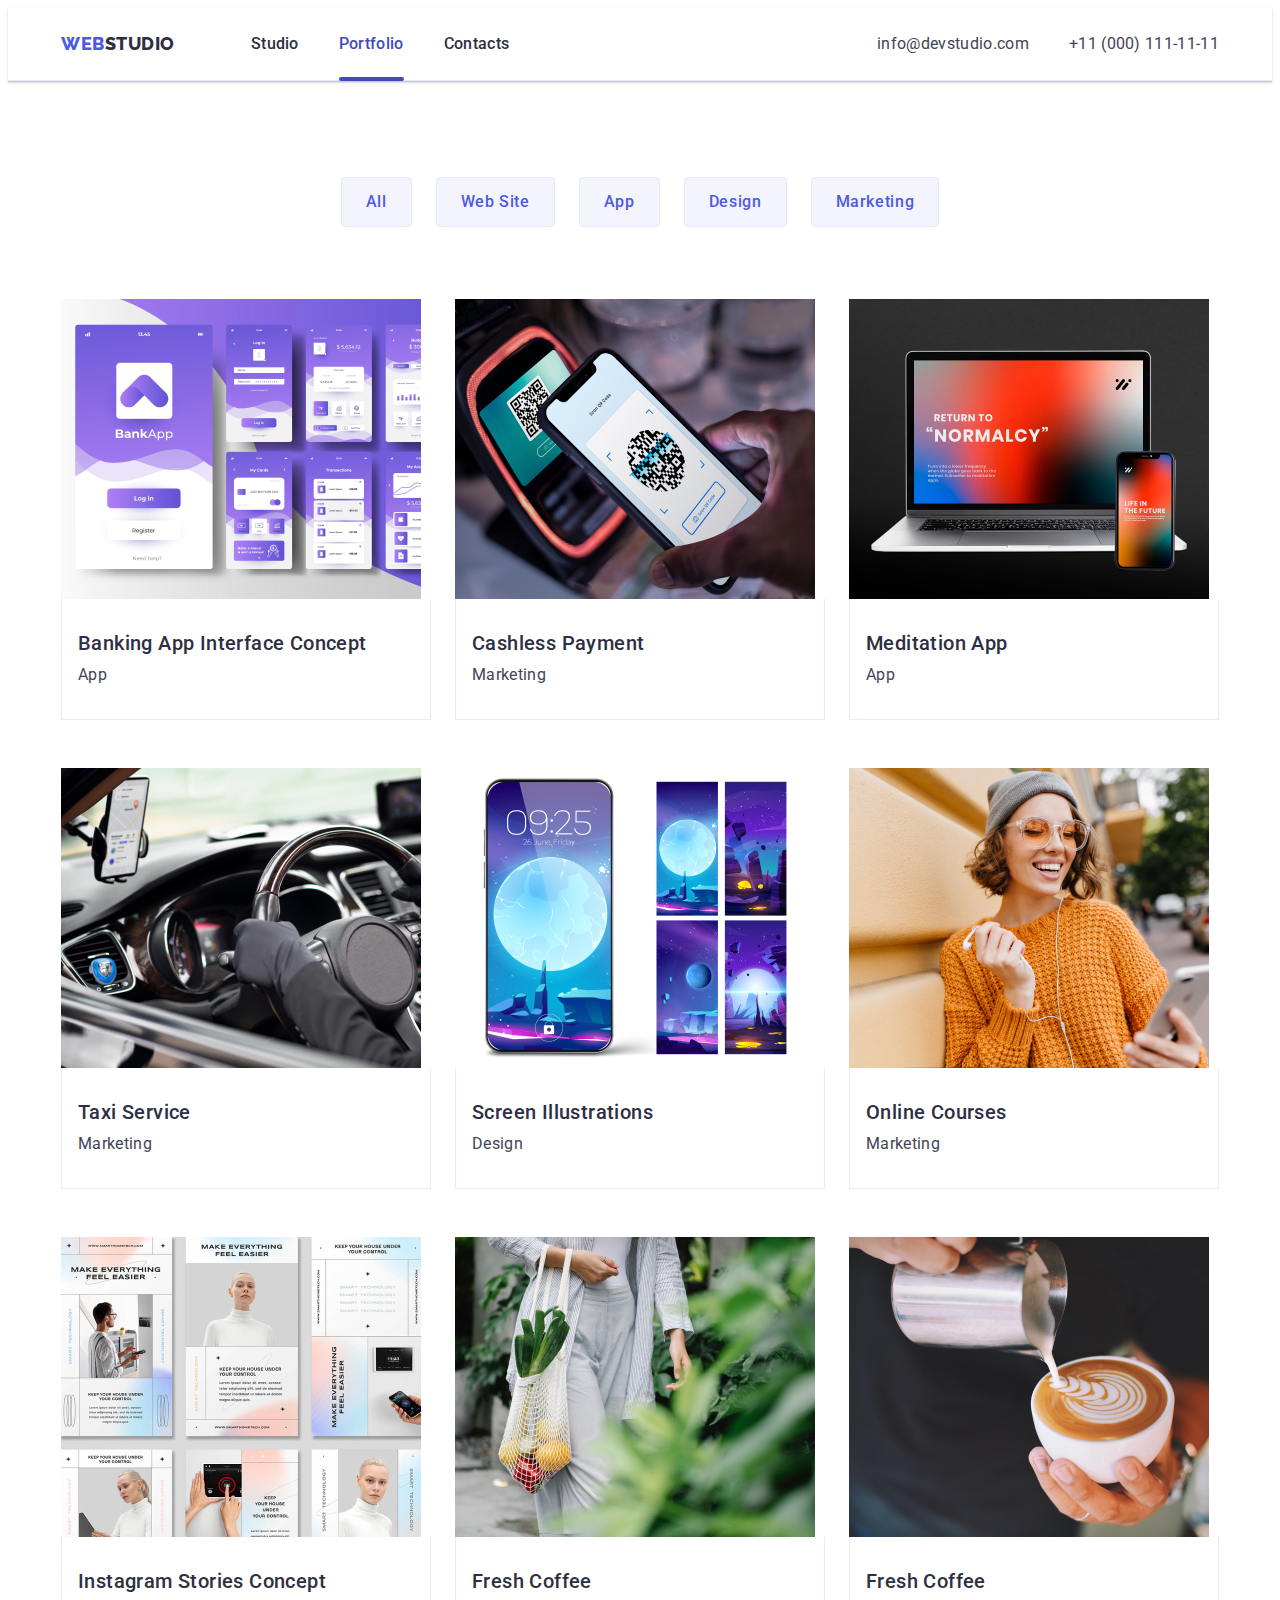
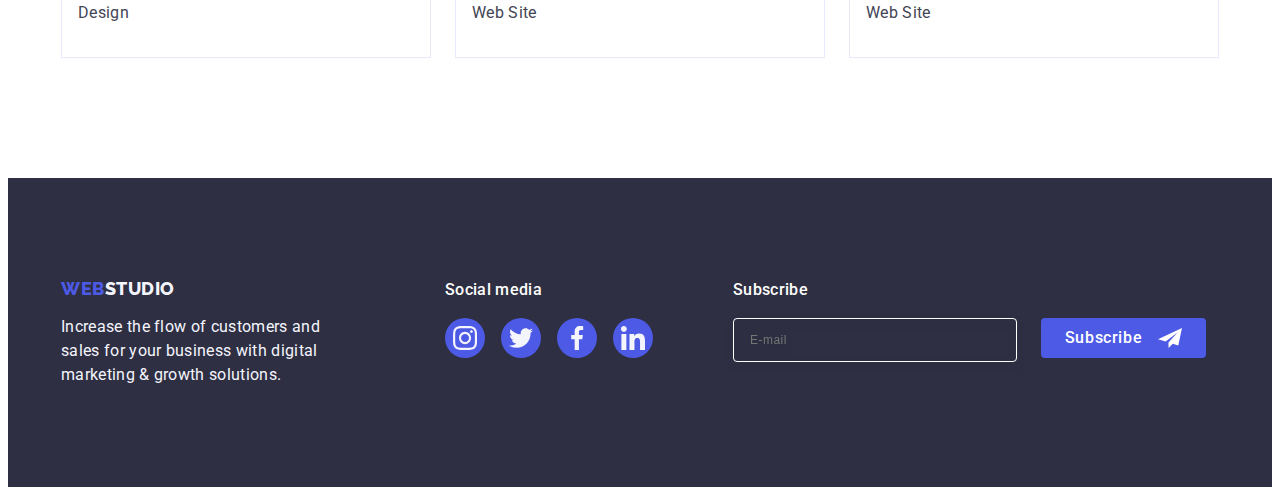
==== commit d716634b: "Update portfolio.html" ====
--- a/portfolio.html
+++ b/portfolio.html
@@ -299,7 +299,7 @@
             </div>
             
             <div class="box">
-                <p class="box-component1">Subscribe</p>
+                <p class="box-component">Subscribe</p>
                 <form class="bg">
                     <label class="bg-text">
 
--- a/css/style.css
+++ b/css/style.css
@@ -619,6 +619,8 @@
     0px 2px 1px rgba(0, 0, 0, 0.2);
   border-radius: 4px;
   transition: transform 250ms cubic-bezier(0.4, 0, 0.2, 1);
+  padding: 72px 24px 24px 24px;
+
 }
 .button-modal {
   position: absolute;
@@ -658,7 +660,7 @@
   |============================
 */
 
-.box-component1 {
+.box-component {
   margin-bottom: 16px;
   font-weight: 500;
   font-size: 16px;
@@ -683,6 +685,8 @@
   padding-left: 16px;
   filter: drop-shadow(0px 4px 4px rgba(0, 0, 0, 0.15));
   border-radius: 4px;
+
+
 }
 bg-emailt::placeholder {
   color: #ffffff;
@@ -707,3 +711,6 @@
 .bg-icons {
   margin-left: 16px;
 }
+.box {
+  margin-left: 80px;
+}
